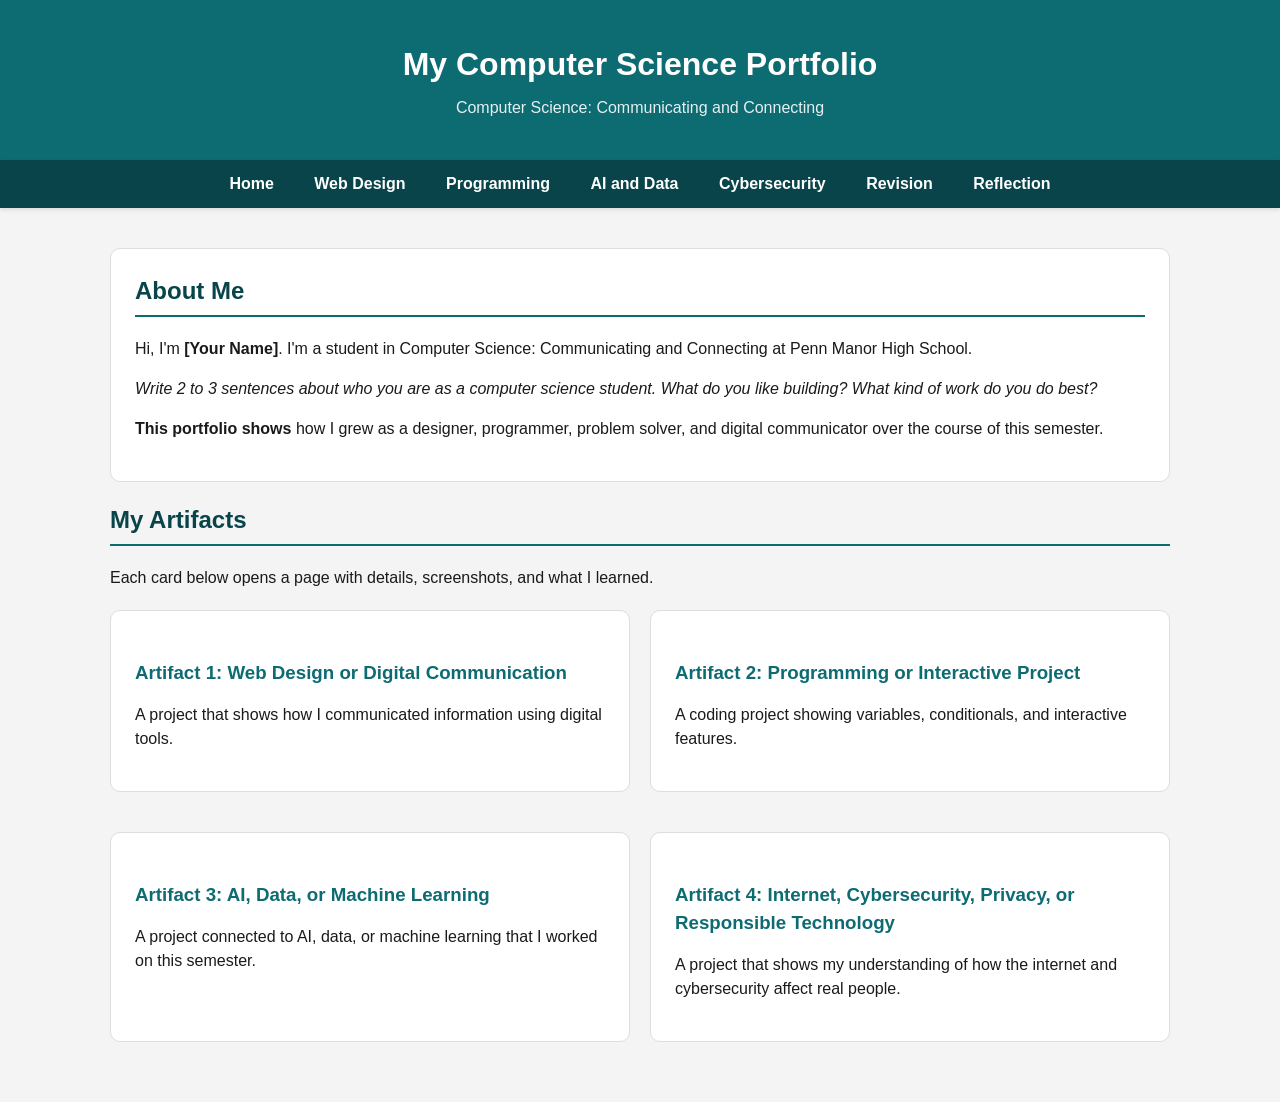
==== index.html @ 30a25173 "Add files via upload" ====
<!DOCTYPE html>
<html lang="en">
<head>
  <meta charset="UTF-8">
  <meta name="viewport" content="width=device-width, initial-scale=1.0">
  <title>My Computer Science Portfolio - [Your Name]</title>
  <link rel="stylesheet" href="style.css">
</head>
<body>
  <header>
    <h1>My Computer Science Portfolio</h1>
    <p>Computer Science: Communicating and Connecting</p>
  </header>

  <nav>
    <a href="index.html">Home</a>
    <a href="artifact1.html">Web Design</a>
    <a href="artifact2.html">Programming</a>
    <a href="artifact3.html">AI and Data</a>
    <a href="artifact4.html">Cybersecurity</a>
    <a href="revision.html">Revision</a>
    <a href="reflection.html">Reflection</a>
  </nav>

  <main>

    <!-- ============================================
         INTRODUCTION
         Required: your name, course name, who you are
         as a CS student, one sentence about your growth.
         ============================================ -->
    <section id="intro" class="card">
      <h2>About Me</h2>
      <p>Hi, I'm <strong>[Your Name]</strong>. I'm a student in Computer Science: Communicating and Connecting at Penn Manor High School.</p>

      <p><em>Write 2 to 3 sentences about who you are as a computer science student. What do you like building? What kind of work do you do best?</em></p>

      <p><strong>This portfolio shows</strong> how I grew as a designer, programmer, problem solver, and digital communicator over the course of this semester.</p>
    </section>

    <!-- ============================================
         ARTIFACT GRID
         Click any card to open that artifact's full page.
         CP students need 4 artifacts. The pages are already linked.
         ============================================ -->
    <h2>My Artifacts</h2>
    <p>Each card below opens a page with details, screenshots, and what I learned.</p>

    <div class="artifact-grid">

      <a href="artifact1.html" class="card">
        <h3>Artifact 1: Web Design or Digital Communication</h3>
        <p>A project that shows how I communicated information using digital tools.</p>
      </a>

      <a href="artifact2.html" class="card">
        <h3>Artifact 2: Programming or Interactive Project</h3>
        <p>A coding project showing variables, conditionals, and interactive features.</p>
      </a>

      <a href="artifact3.html" class="card">
        <h3>Artifact 3: AI, Data, or Machine Learning</h3>
        <p>A project connected to AI, data, or machine learning that I worked on this semester.</p>
      </a>

      <a href="artifact4.html" class="card">
        <h3>Artifact 4: Internet, Cybersecurity, Privacy, or Responsible Technology</h3>
        <p>A project that shows my understanding of how the internet and cybersecurity affect real people.</p>
      </a>

    </div>

  </main>
</body>
</html>
---- style.css ----
/* ============================================================
   CP Final Portfolio - style.css
   You can edit any colors, spacing, fonts, or layout here.
   Keep at least one custom CSS choice when you make changes.
   ============================================================ */

/* ---- Color and font setup ---- */
:root {
  --primary: #0d6b72;
  --primary-dark: #08444a;
  --primary-light: #e8f5f6;
  --accent: #e07b20;
  --bg: #f4f4f4;
  --card-bg: #ffffff;
  --text: #1a1a1a;
  --muted: #555;
  --border: #ddd;
}

* {
  box-sizing: border-box;
}

body {
  font-family: Arial, Helvetica, sans-serif;
  margin: 0;
  background: var(--bg);
  color: var(--text);
  line-height: 1.5;
}

/* ---- Header ---- */
header {
  background: var(--primary);
  color: white;
  padding: 40px 20px;
  text-align: center;
}

header h1 {
  margin: 0;
  font-size: 2em;
}

header p {
  margin: 8px 0 0;
  opacity: 0.9;
}

/* ---- Sticky navigation ---- */
nav {
  background: var(--primary-dark);
  padding: 12px;
  text-align: center;
  position: sticky;
  top: 0;
  z-index: 10;
  box-shadow: 0 2px 4px rgba(0, 0, 0, 0.1);
}

nav a {
  color: white;
  margin: 0 10px;
  text-decoration: none;
  font-weight: bold;
  padding: 4px 8px;
  border-radius: 4px;
}

nav a:hover {
  background: rgba(255, 255, 255, 0.15);
}

/* Accessibility: keyboard users see a clear focus ring */
nav a:focus-visible,
.card:focus-visible,
a:focus-visible {
  outline: 3px solid var(--accent);
  outline-offset: 2px;
}

/* ---- Main content area ---- */
main {
  max-width: 1100px;
  margin: 20px auto;
  padding: 20px;
}

.back-link {
  display: inline-block;
  margin-bottom: 16px;
  color: var(--primary);
  text-decoration: none;
  font-weight: bold;
}

.back-link:hover {
  text-decoration: underline;
}

/* ---- Section headings ---- */
main h2 {
  color: var(--primary-dark);
  border-bottom: 2px solid var(--primary);
  padding-bottom: 6px;
  margin-top: 0;
}

main h3 {
  color: var(--primary);
  margin-top: 24px;
  margin-bottom: 6px;
}

/* ---- Cards (one rule, no duplicates) ---- */
.card {
  display: block;
  background: var(--card-bg);
  border: 1px solid var(--border);
  border-radius: 10px;
  padding: 24px;
  margin-bottom: 20px;
  text-decoration: none;
  color: inherit;
  transition: transform 0.2s ease, box-shadow 0.2s ease;
}

a.card:hover {
  transform: translateY(-3px);
  box-shadow: 0 4px 12px rgba(0, 0, 0, 0.1);
  background-color: #fafdff;
}

/* ---- Artifact grid on the homepage ---- */
.artifact-grid {
  display: grid;
  grid-template-columns: repeat(2, 1fr);
  gap: 20px;
  margin-top: 20px;
}

/* CP has 4 artifacts, so 2x2 fits cleanly without special centering */

/* ---- Images ---- */
img {
  max-width: 100%;
  border: 1px solid var(--border);
  border-radius: 6px;
  display: block;
  margin: 8px 0;
}

/* ---- Image placeholder for screenshots ---- */
.placeholder {
  background: var(--primary-light);
  border: 2px dashed var(--primary);
  color: var(--primary-dark);
  padding: 30px;
  text-align: center;
  border-radius: 6px;
  font-style: italic;
  margin: 8px 0;
}

/* ---- Code-style blocks for "what to write" hints ---- */
.hint {
  background: #fff8e1;
  border-left: 4px solid var(--accent);
  padding: 8px 12px;
  margin: 8px 0;
  font-size: 0.92em;
  color: #6d4500;
}

/* ---- AI Use Log table ---- */
table {
  width: 100%;
  border-collapse: collapse;
  margin: 12px 0;
}

th {
  background: var(--primary);
  color: white;
  text-align: left;
  padding: 8px;
}

td {
  border: 1px solid var(--border);
  padding: 8px;
  vertical-align: top;
}

/* ---- Mobile responsive ---- */
@media (max-width: 768px) {
  .artifact-grid {
    grid-template-columns: 1fr;
  }

  nav a {
    display: inline-block;
    margin: 4px;
  }

  header {
    padding: 25px 15px;
  }

  header h1 {
    font-size: 1.5em;
  }
}
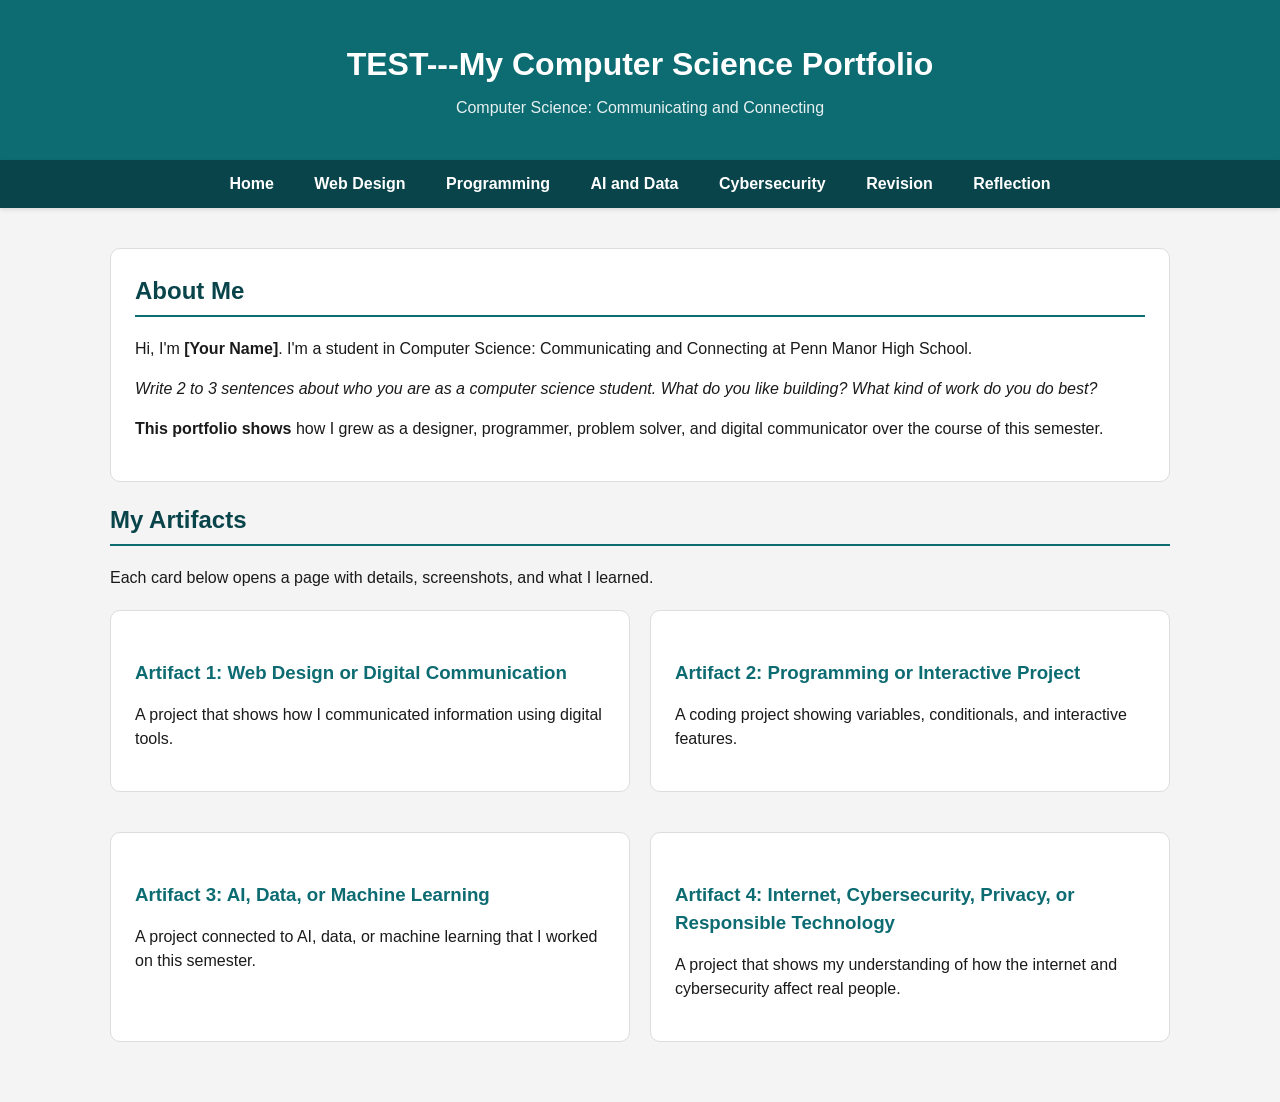
==== commit afc7c083: "Update index.html" ====
--- a/index.html
+++ b/index.html
@@ -8,7 +8,7 @@
 </head>
 <body>
   <header>
-    <h1>My Computer Science Portfolio</h1>
+    <h1>TEST---My Computer Science Portfolio</h1>
     <p>Computer Science: Communicating and Connecting</p>
   </header>
 
